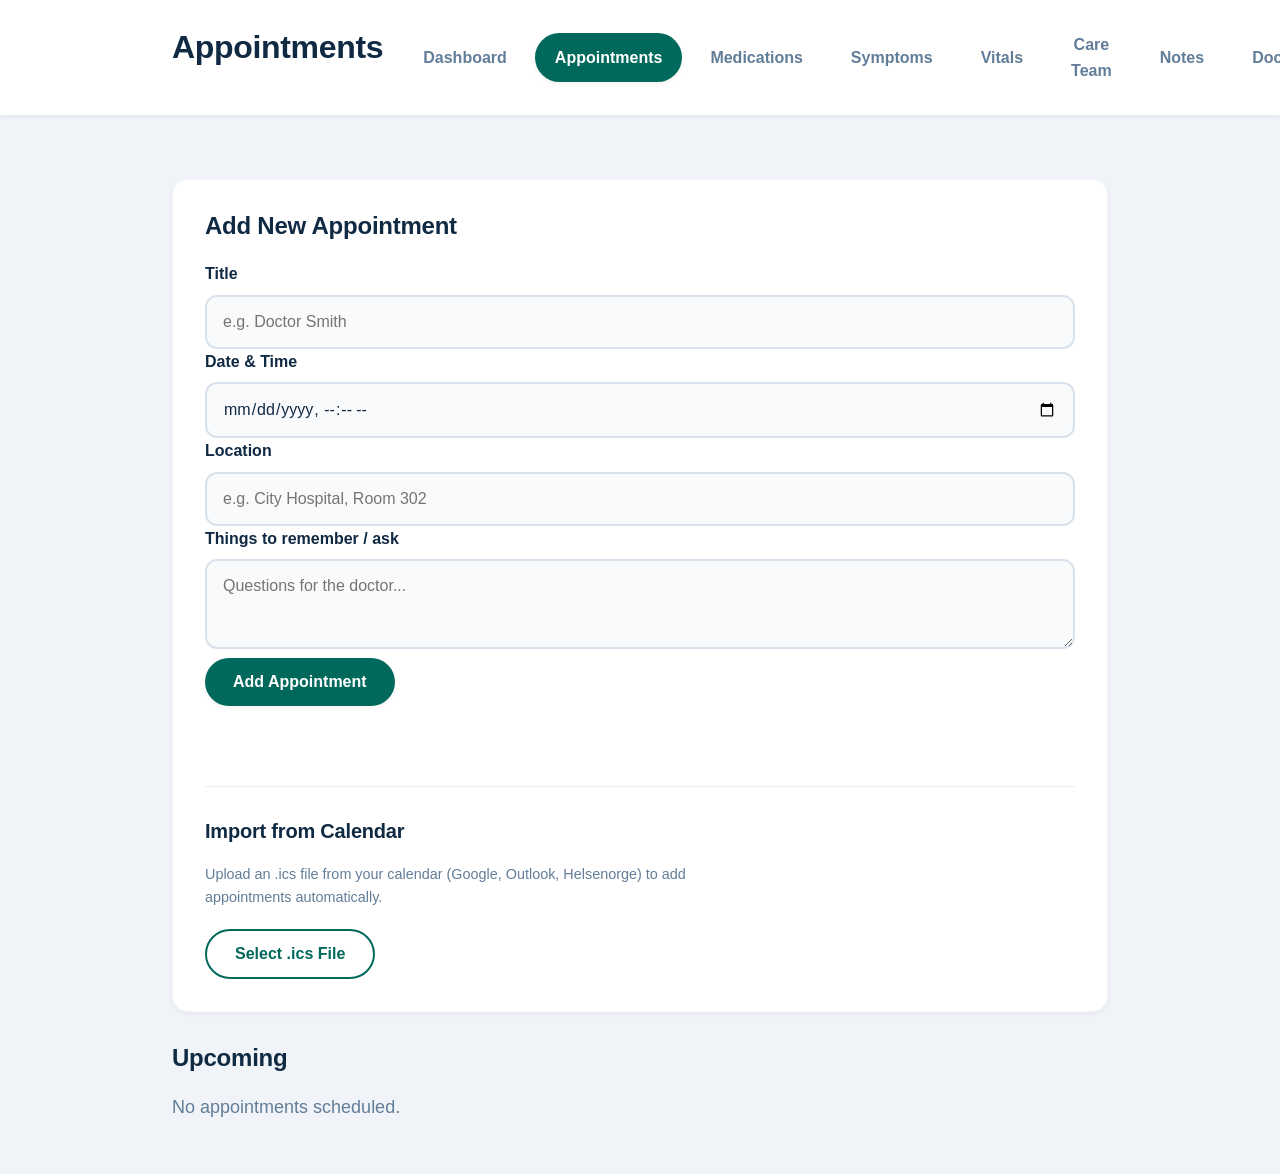
==== appointments.html @ 583e4575 "Implement hamburger menu for mobile navigation and complete rebranding to Tagline" ====
<!DOCTYPE html>
<html lang="en">
  <head>
    <meta charset="UTF-8" />
    <meta name="viewport" content="width=device-width, initial-scale=1.0" />
    <title>Appointments - Tagline</title>
    <link rel="stylesheet" href="css/style.css" />
  </head>
  <body>
    <header>
      <div class="container">
        <div class="header-top">
          <h1 data-i18n="nav.appointments">Appointments</h1>
          <button class="hamburger" aria-label="Menu">
            <span></span>
            <span></span>
            <span></span>
          </button>
        </div>
        <nav>
          <ul>
            <li>
              <a href="dashboard.html" data-i18n="nav.dashboard">Dashboard</a>
            </li>
            <li>
              <a
                href="appointments.html"
                class="active"
                data-i18n="nav.appointments"
                >Appointments</a
              >
            </li>
            <li>
              <a href="medications.html" data-i18n="nav.medications"
                >Medications</a
              >
            </li>
            <li>
              <a href="symptoms.html" data-i18n="nav.symptoms">Symptoms</a>
            </li>
            <li><a href="vitals.html" data-i18n="nav.vitals">Vitals</a></li>
            <li>
              <a href="contacts.html" data-i18n="nav.contacts">Contacts</a>
            </li>
            <li><a href="notes.html" data-i18n="nav.notes">Notes</a></li>
            <li>
              <a href="documents.html" data-i18n="nav.documents">Documents</a>
            </li>
            <li><a href="report.html" data-i18n="nav.report">Report</a></li>
            <li>
              <a href="profile.html" data-i18n="nav.profile">Profile</a>
            </li>
            <li>
              <a href="settings.html" data-i18n="nav.settings">Settings</a>
            </li>
          </ul>
        </nav>
      </div>
    </header>

    <main class="container">
      <section class="card">
        <h2 data-i18n="appointments.add_new">Add New Appointment</h2>
        <form id="add-appointment-form">
          <label for="title" data-i18n="appointments.label.title">Title</label>
          <input
            type="text"
            id="title"
            name="title"
            required
            placeholder="e.g. Doctor Smith"
            data-i18n-placeholder="appointments.placeholder.title"
          />

          <label for="date" data-i18n="appointments.label.date"
            >Date & Time</label
          >
          <input type="datetime-local" id="date" name="date" required />

          <label for="location" data-i18n="appointments.label.location"
            >Location</label
          >
          <input
            type="text"
            id="location"
            name="location"
            placeholder="e.g. City Hospital, Room 302"
            data-i18n-placeholder="appointments.placeholder.location"
          />

          <label for="notes" data-i18n="appointments.label.notes"
            >Things to remember / ask</label
          >
          <textarea
            id="notes"
            name="notes"
            rows="3"
            placeholder="Questions for the doctor..."
            data-i18n-placeholder="appointments.placeholder.notes"
          ></textarea>

          <button type="submit" class="btn" data-i18n="appointments.btn.add">
            Add Appointment
          </button>
        </form>

        <div
          style="
            margin-top: var(--space-xl);
            padding-top: var(--space-md);
            border-top: 1px solid #eee;
          "
        >
          <h3 data-i18n="appointments.import">Import from Calendar</h3>
          <p
            style="
              font-size: 0.9rem;
              color: var(--color-text-muted);
              margin-bottom: var(--space-sm);
            "
            data-i18n="appointments.import_desc"
          >
            Upload an .ics file to add appointments automatically.
          </p>
          <input
            type="file"
            id="ics-input"
            accept=".ics"
            style="display: none"
          />
          <button
            class="btn btn--secondary"
            onclick="document.getElementById('ics-input').click()"
            data-i18n="appointments.btn_import"
          >
            Select .ics File
          </button>
          <span
            id="import-status"
            style="margin-left: var(--space-sm); font-size: 0.9rem"
          ></span>
        </div>
      </section>

      <section>
        <h2 data-i18n="appointments.upcoming">Upcoming</h2>
        <div id="appointments-list">
          <!-- List will be populated here -->
        </div>
      </section>
    </main>

    <script type="module">
      import { Appointments } from "./js/modules/appointments.js";
      import { I18n } from "./js/modules/i18n.js";

      const form = document.getElementById("add-appointment-form");
      const list = document.getElementById("appointments-list");

      function render() {
        const appointments = Appointments.getAll();
        if (appointments.length === 0) {
          list.innerHTML = `<p>${I18n.get("appointments.none")}</p>`;
          return;
        }

        list.innerHTML = appointments
          .map(
            (app) => `
                <div class="card">
                    <div style="display: flex; justify-content: space-between; align-items: start;">
                        <div>
                            <h3>${app.title}</h3>
                            <p><strong>${I18n.get(
                              "appointments.label.date"
                            )}:</strong> ${new Date(
              app.date
            ).toLocaleString()}</p>
                            <p><strong>${I18n.get(
                              "appointments.label.location"
                            )}:</strong> ${
              app.location || "No location specified"
            }</p>
                            ${
                              app.notes
                                ? `<p style="margin-top: var(--space-sm); background: var(--color-bg); padding: var(--space-sm); border-radius: 4px;"><strong>Note:</strong> ${app.notes}</p>`
                                : ""
                            }
                        </div>
                        <button class="btn btn--secondary" onclick="window.deleteAppointment('${
                          app.id
                        }')" aria-label="Delete appointment">${I18n.get(
              "btn.delete"
            )}</button>
                    </div>
                </div>
            `
          )
          .join("");
      }

      // ICS Import Logic
      const icsInput = document.getElementById("ics-input");
      const importStatus = document.getElementById("import-status");

      icsInput.addEventListener("change", (e) => {
        const file = e.target.files[0];
        if (!file) return;

        const reader = new FileReader();
        reader.onload = (event) => {
          try {
            const content = event.target.result;
            const events = parseICS(content);
            if (events.length > 0) {
              Appointments.addBatch(events);
              render();
              importStatus.textContent = `${events.length} appointments imported!`;
              importStatus.style.color = "var(--color-primary)";
            } else {
              importStatus.textContent = "No events found in file.";
              importStatus.style.color = "orange";
            }
          } catch (err) {
            console.error(err);
            importStatus.textContent = "Error parsing file.";
            importStatus.style.color = "red";
          }
          // Reset input
          icsInput.value = "";
          setTimeout(() => (importStatus.textContent = ""), 5000);
        };
        reader.readAsText(file);
      });

      function parseICS(content) {
        const events = [];
        const lines = content.split(/\r\n|\n|\r/);
        let inEvent = false;
        let currentEvent = {};

        for (let i = 0; i < lines.length; i++) {
          const line = lines[i];
          if (line.startsWith("BEGIN:VEVENT")) {
            inEvent = true;
            currentEvent = {};
          } else if (line.startsWith("END:VEVENT")) {
            inEvent = false;
            if (currentEvent.title && currentEvent.date) {
              events.push(currentEvent);
            }
          } else if (inEvent) {
            if (line.startsWith("SUMMARY:"))
              currentEvent.title = line.substring(8);
            else if (line.startsWith("LOCATION:"))
              currentEvent.location = line.substring(9);
            else if (line.startsWith("DESCRIPTION:"))
              currentEvent.notes = line.substring(12);
            else if (line.startsWith("DTSTART")) {
              // Handle DTSTART;VALUE=DATE: or DTSTART:
              const parts = line.split(":");
              const dateStr = parts[parts.length - 1];
              // Basic ISO parsing YYYYMMDDTHHMMSS
              if (dateStr.length >= 8) {
                const y = dateStr.substring(0, 4);
                const m = dateStr.substring(4, 6);
                const d = dateStr.substring(6, 8);
                let h = "09",
                  min = "00"; // Default time if date-only
                if (dateStr.includes("T")) {
                  const timePart = dateStr.split("T")[1];
                  h = timePart.substring(0, 2);
                  min = timePart.substring(2, 4);
                }
                currentEvent.date = `${y}-${m}-${d}T${h}:${min}`;
              }
            }
          }
        }
        return events;
      }

      form.addEventListener("submit", (e) => {
        e.preventDefault();
        const formData = new FormData(form);
        Appointments.add({
          title: formData.get("title"),
          date: formData.get("date"),
          location: formData.get("location"),
          notes: formData.get("notes"),
        });
        form.reset();
        render();
      });

      // Expose delete function to window for onclick
      window.deleteAppointment = (id) => {
        if (confirm(I18n.get("appointments.confirm_delete"))) {
          Appointments.delete(id);
          render();
        }
      };

      render();
    </script>
    <script type="module" src="js/app.js"></script>
  </body>
</html>
---- css/style.css ----
:root {
  /* Colors - Calm & Modern Palette */
  --color-bg: #f0f4f8; /* Lighter, airier background */
  --color-surface: #ffffff;
  --color-text: #102a43; /* Deep navy for better contrast */
  --color-text-muted: #627d98;
  --color-primary: #00695c; /* Deep Teal - Trustworthy & Calm */
  --color-primary-hover: #004d40;
  --color-primary-light: #e0f2f1; /* Very light teal */
  --color-secondary: #486581;
  --color-border: #d9e2ec;
  --color-error: #d32f2f;
  --color-success: #2e7d32;
  --color-focus: #4c9aff;

  /* Typography - Larger for readability */
  --font-family: 'Segoe UI', -apple-system, BlinkMacSystemFont, Roboto, Helvetica, Arial, sans-serif;
  --font-size-base: 1.125rem; /* 18px base size for accessibility */
  --line-height-base: 1.6;
  --font-weight-normal: 400;
  --font-weight-medium: 600;
  --font-weight-bold: 700;

  /* Spacing - More breathing room */
  --space-xs: 0.75rem;
  --space-sm: 1.25rem;
  --space-md: 2rem;
  --space-lg: 3rem;
  --space-xl: 5rem;

  /* Layout */
  --container-width: 1000px;
  --border-radius: 16px; /* Friendlier, rounder corners */
  --shadow-sm: 0 2px 4px rgba(0,0,0,0.05);
  --shadow-md: 0 4px 12px rgba(0,0,0,0.08);
  --shadow-lg: 0 8px 24px rgba(0,0,0,0.12);
}

body.dark-mode {
  --color-bg: #102a43;
  --color-surface: #243b53;
  --color-text: #f0f4f8;
  --color-text-muted: #9fb3c8;
  --color-primary: #4db6ac;
  --color-primary-hover: #80cbc4;
  --color-primary-light: #102a43;
  --color-secondary: #bcccdc;
  --color-border: #334e68;
  --shadow-sm: 0 2px 4px rgba(0,0,0,0.3);
  --shadow-md: 0 4px 12px rgba(0,0,0,0.4);
}

/* Reset & Base */
*, *::before, *::after {
  box-sizing: border-box;
  margin: 0;
  padding: 0;
}

body {
  font-family: var(--font-family);
  font-size: var(--font-size-base);
  line-height: var(--line-height-base);
  color: var(--color-text);
  background-color: var(--color-bg);
  -webkit-font-smoothing: antialiased;
  min-height: 100vh;
  display: flex;
  flex-direction: column;
}

/* Accessibility */
:focus-visible {
  outline: 3px solid var(--color-focus);
  outline-offset: 2px;
  border-radius: 4px;
}

/* Layout Utilities */
.container {
  width: 100%;
  max-width: var(--container-width);
  margin: 0 auto;
  padding: var(--space-sm);
  flex: 1;
}

@media (min-width: 768px) {
  .container {
    padding: var(--space-md);
  }
}

header {
  background-color: var(--color-surface);
  box-shadow: var(--shadow-sm);
  padding: var(--space-sm) 0;
  margin-bottom: var(--space-md);
  position: sticky;
  top: 0;
  z-index: 100;
}

header .container {
  padding-top: 0;
  padding-bottom: 0;
  display: flex;
  flex-direction: column;
  gap: var(--space-sm);
}

@media (min-width: 900px) {
  header .container {
    flex-direction: row;
    justify-content: space-between;
    align-items: center;
  }
}

h1, h2, h3 {
  color: var(--color-text);
  line-height: 1.2;
  margin-bottom: var(--space-sm);
  font-weight: var(--font-weight-bold);
  letter-spacing: -0.01em;
}

h1 { font-size: 2rem; }
h2 { font-size: 1.5rem; }
h3 { font-size: 1.25rem; }

p {
  margin-bottom: var(--space-sm);
  max-width: 65ch;
  color: var(--color-text-muted);
}

/* Components */
.btn {
  display: inline-flex;
  align-items: center;
  justify-content: center;
  padding: 0.875rem 1.75rem; /* Larger touch target */
  background-color: var(--color-primary);
  color: #ffffff;
  border: none;
  border-radius: 50px; /* Pill shape */
  font-size: 1rem;
  font-weight: var(--font-weight-medium);
  cursor: pointer;
  text-decoration: none;
  transition: all 0.2s ease;
  box-shadow: var(--shadow-sm);
  min-height: 48px; /* Accessibility standard */
}

.btn:hover {
  background-color: var(--color-primary-hover);
  transform: translateY(-2px);
  box-shadow: var(--shadow-md);
}

.btn:active {
  transform: translateY(0);
}

.btn--secondary {
  background-color: transparent;
  color: var(--color-primary);
  border: 2px solid var(--color-primary);
  box-shadow: none;
}

.btn--secondary:hover {
  background-color: var(--color-primary-light);
  color: var(--color-primary-hover);
  box-shadow: none;
}

.btn--danger {
  background-color: var(--color-error);
  color: white;
}

.btn--danger:hover {
  background-color: #b71c1c;
}

.card {
  background: var(--color-surface);
  padding: var(--space-md);
  border-radius: var(--border-radius);
  box-shadow: var(--shadow-sm);
  margin-bottom: var(--space-md);
  border: 1px solid rgba(0,0,0,0.03); /* Very subtle border */
  transition: transform 0.2s ease, box-shadow 0.2s ease;
}

.card:hover {
  box-shadow: var(--shadow-md);
  transform: translateY(-2px);
}

/* Forms */
.form-group {
  margin-bottom: var(--space-md);
}

label {
  display: block;
  margin-bottom: 0.5rem;
  font-weight: var(--font-weight-medium);
  color: var(--color-text);
  font-size: 1rem;
}

input,
textarea,
select {
  width: 100%;
  padding: 1rem; /* Larger padding */
  border: 2px solid var(--color-border);
  border-radius: 12px;
  font-size: 1rem;
  font-family: inherit;
  background-color: #f8fafc; /* Slight contrast from card */
  color: var(--color-text);
  transition: border-color 0.2s ease, box-shadow 0.2s ease;
}

input:focus,
textarea:focus,
select:focus {
  border-color: var(--color-primary);
  background-color: var(--color-surface);
  outline: none;
}

/* Navigation */
.header-top {
  display: flex;
  justify-content: space-between;
  align-items: center;
  width: 100%;
}

.hamburger {
  display: flex;
  flex-direction: column;
  justify-content: space-around;
  width: 2rem;
  height: 2rem;
  background: transparent;
  border: none;
  cursor: pointer;
  padding: 0;
  z-index: 10;
}

.hamburger span {
  width: 2rem;
  height: 0.25rem;
  background: var(--color-primary);
  border-radius: 10px;
  transition: all 0.3s linear;
  position: relative;
  transform-origin: 1px;
}

.hamburger.active span:first-child {
  transform: rotate(45deg);
}

.hamburger.active span:nth-child(2) {
  opacity: 0;
  transform: translateX(20px);
}

.hamburger.active span:nth-child(3) {
  transform: rotate(-45deg);
}

nav {
  width: 100%;
  display: none; /* Hidden by default on mobile */
}

nav.active {
  display: block;
  animation: slideDown 0.3s ease-out forwards;
}

@keyframes slideDown {
  from { opacity: 0; transform: translateY(-10px); }
  to { opacity: 1; transform: translateY(0); }
}

nav ul {
  list-style: none;
  display: flex;
  flex-direction: column; /* Stack on mobile */
  gap: 0.5rem;
  padding: var(--space-sm) 0;
  margin: 0;
  align-items: center;
}

@media (min-width: 900px) {
  .hamburger {
    display: none;
  }

  nav {
    display: block; /* Always show on desktop */
    width: auto;
  }

  nav ul {
    flex-direction: row;
    justify-content: flex-end;
    padding: 0;
  }
  
  .header-top {
    width: auto;
  }
}

nav a {
  color: var(--color-text-muted);
  text-decoration: none;
  font-weight: var(--font-weight-medium);
  padding: 0.75rem 1.25rem;
  border-radius: 50px;
  transition: all 0.2s ease;
  font-size: 1rem;
  display: block; /* Full width click area on mobile */
  text-align: center;
}

nav a:hover {
  color: var(--color-primary);
  background-color: var(--color-primary-light);
}

nav a.active {
  color: var(--color-surface);
  background-color: var(--color-primary);
  font-weight: var(--font-weight-bold);
  box-shadow: var(--shadow-sm);
}

nav a.active:hover {
  color: var(--color-surface);
}

/* Dashboard Grid */
.dashboard-grid {
  display: grid;
  grid-template-columns: 1fr;
  gap: var(--space-md);
}

@media (min-width: 768px) {
  .dashboard-grid {
    grid-template-columns: repeat(2, 1fr);
  }
  
  .dashboard-grid > .card:first-child {
    grid-column: 1 / -1;
  }
}

/* List Items inside Cards */
.list-item {
  padding: var(--space-sm);
  border-bottom: 1px solid var(--color-border);
  margin: 0 -1rem; /* Negative margin to stretch full width */
  padding-left: 1rem;
  padding-right: 1rem;
}

.list-item:first-child {
  border-top: 1px solid var(--color-border);
  margin-top: var(--space-sm);
}

.list-item:last-child {
  border-bottom: none;
}

.list-item h4 {
  margin-bottom: 0.25rem;
  font-size: 1.1rem;
  color: var(--color-primary);
}

.list-item p {
  font-size: 0.95rem;
  margin-bottom: 0;
}

/* Utilities */
.text-center { text-align: center; }
.mt-sm { margin-top: var(--space-sm); }
.mt-md { margin-top: var(--space-md); }
.mb-sm { margin-bottom: var(--space-sm); }
.mb-md { margin-bottom: var(--space-md); }

.flex-row {
  display: flex;
  gap: var(--space-sm);
  align-items: center;
}

.flex-between {
  display: flex;
  justify-content: space-between;
  align-items: center;
}

/* External Link Buttons */
.resource-links {
  display: grid;
  grid-template-columns: repeat(auto-fit, minmax(200px, 1fr));
  gap: var(--space-sm);
}

.resource-links .btn {
  width: 100%;
  justify-content: center;
  font-weight: bold;
}
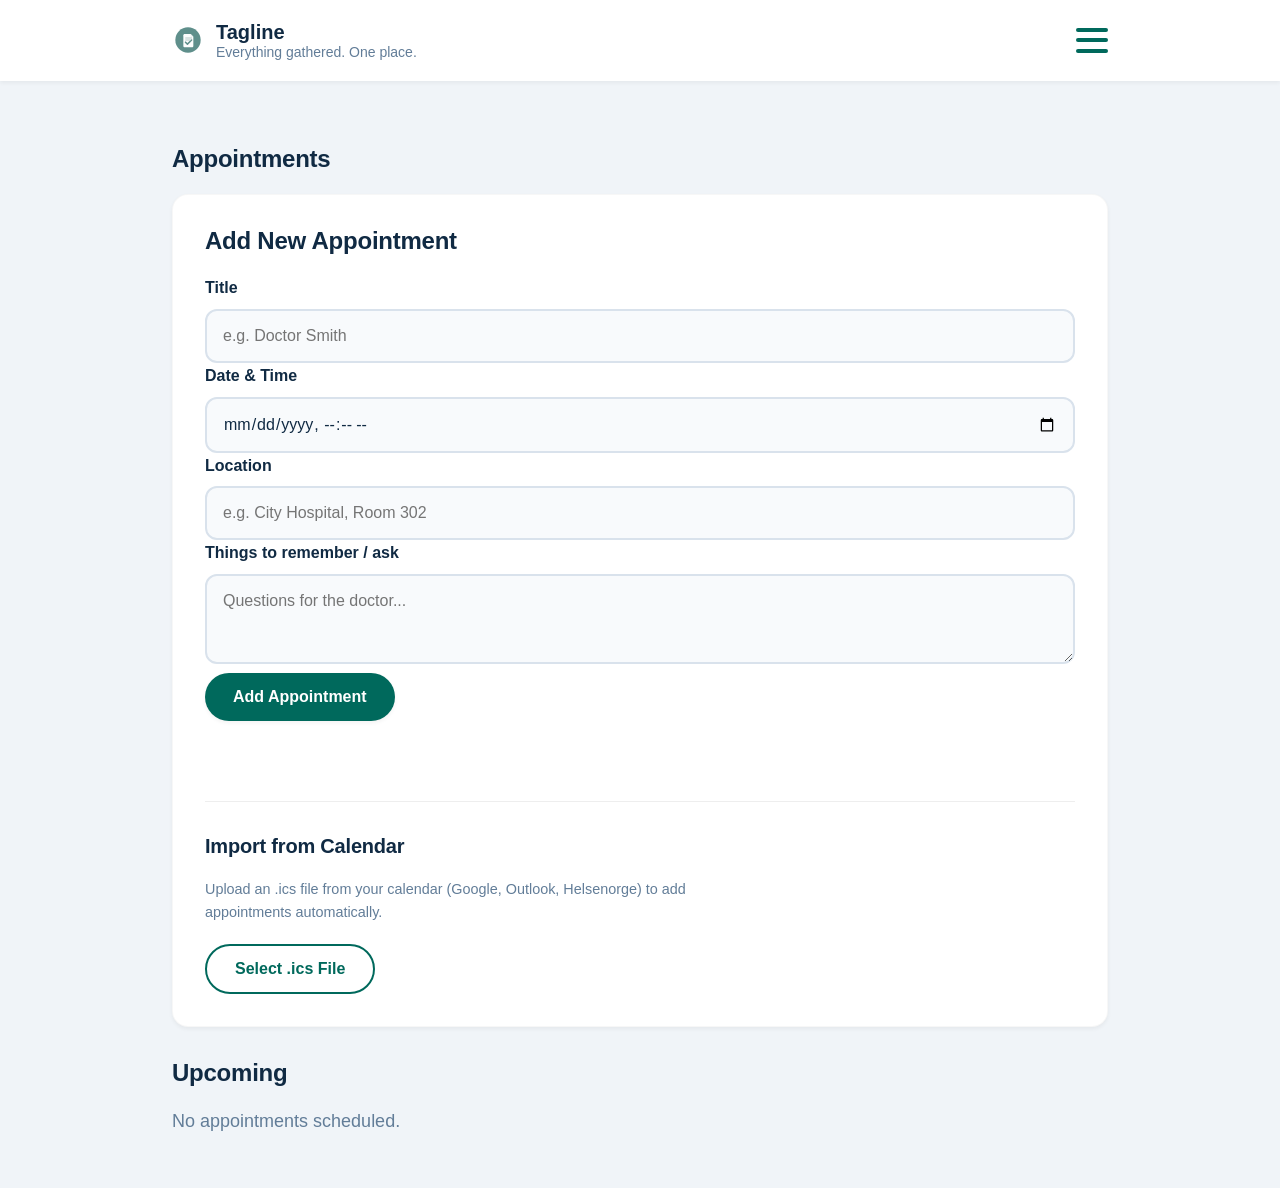
==== commit 555b715f: "Update branding with logo and slogan, move page titles to main content" ====
--- a/appointments.html
+++ b/appointments.html
@@ -10,7 +10,13 @@
     <header>
       <div class="container">
         <div class="header-top">
-          <h1 data-i18n="nav.appointments">Appointments</h1>
+          <a class="brand" href="index.html" aria-label="Tagline home">
+            <img src="assets/logo-icon.svg" alt="" width="32" height="32" />
+            <span class="brand__text">
+                <span class="brand__name" data-i18n="app.title">Tagline</span>
+                <span class="brand__tagline" data-i18n="app.slogan">Alt samlet. Ett sted.</span>
+            </span>
+          </a>
           <button class="hamburger" aria-label="Menu">
             <span></span>
             <span></span>
@@ -59,6 +65,7 @@
     </header>
 
     <main class="container">
+      <h2 data-i18n="nav.appointments">Appointments</h2>
       <section class="card">
         <h2 data-i18n="appointments.add_new">Add New Appointment</h2>
         <form id="add-appointment-form">
--- a/css/style.css
+++ b/css/style.css
@@ -14,7 +14,8 @@
   --color-focus: #4c9aff;
 
   /* Typography - Larger for readability */
-  --font-family: 'Segoe UI', -apple-system, BlinkMacSystemFont, Roboto, Helvetica, Arial, sans-serif;
+  --font-family: "Segoe UI", -apple-system, BlinkMacSystemFont, Roboto,
+    Helvetica, Arial, sans-serif;
   --font-size-base: 1.125rem; /* 18px base size for accessibility */
   --line-height-base: 1.6;
   --font-weight-normal: 400;
@@ -31,9 +32,9 @@
   /* Layout */
   --container-width: 1000px;
   --border-radius: 16px; /* Friendlier, rounder corners */
-  --shadow-sm: 0 2px 4px rgba(0,0,0,0.05);
-  --shadow-md: 0 4px 12px rgba(0,0,0,0.08);
-  --shadow-lg: 0 8px 24px rgba(0,0,0,0.12);
+  --shadow-sm: 0 2px 4px rgba(0, 0, 0, 0.05);
+  --shadow-md: 0 4px 12px rgba(0, 0, 0, 0.08);
+  --shadow-lg: 0 8px 24px rgba(0, 0, 0, 0.12);
 }
 
 body.dark-mode {
@@ -46,12 +47,14 @@
   --color-primary-light: #102a43;
   --color-secondary: #bcccdc;
   --color-border: #334e68;
-  --shadow-sm: 0 2px 4px rgba(0,0,0,0.3);
-  --shadow-md: 0 4px 12px rgba(0,0,0,0.4);
+  --shadow-sm: 0 2px 4px rgba(0, 0, 0, 0.3);
+  --shadow-md: 0 4px 12px rgba(0, 0, 0, 0.4);
 }
 
 /* Reset & Base */
-*, *::before, *::after {
+*,
+*::before,
+*::after {
   box-sizing: border-box;
   margin: 0;
   padding: 0;
@@ -109,15 +112,17 @@
   gap: var(--space-sm);
 }
 
-@media (min-width: 900px) {
+/* @media (min-width: 900px) {
   header .container {
     flex-direction: row;
     justify-content: space-between;
     align-items: center;
   }
-}
-
-h1, h2, h3 {
+} */
+
+h1,
+h2,
+h3 {
   color: var(--color-text);
   line-height: 1.2;
   margin-bottom: var(--space-sm);
@@ -125,9 +130,15 @@
   letter-spacing: -0.01em;
 }
 
-h1 { font-size: 2rem; }
-h2 { font-size: 1.5rem; }
-h3 { font-size: 1.25rem; }
+h1 {
+  font-size: 2rem;
+}
+h2 {
+  font-size: 1.5rem;
+}
+h3 {
+  font-size: 1.25rem;
+}
 
 p {
   margin-bottom: var(--space-sm);
@@ -192,7 +203,7 @@
   border-radius: var(--border-radius);
   box-shadow: var(--shadow-sm);
   margin-bottom: var(--space-md);
-  border: 1px solid rgba(0,0,0,0.03); /* Very subtle border */
+  border: 1px solid rgba(0, 0, 0, 0.03); /* Very subtle border */
   transition: transform 0.2s ease, box-shadow 0.2s ease;
 }
 
@@ -244,6 +255,35 @@
   width: 100%;
 }
 
+.brand {
+  display: flex;
+  align-items: center;
+  gap: 0.75rem;
+  text-decoration: none;
+  color: var(--color-text);
+}
+
+.brand:hover {
+  color: var(--color-primary);
+}
+
+.brand__text {
+  display: flex;
+  flex-direction: column;
+  line-height: 1.2;
+}
+
+.brand__name {
+  font-weight: var(--font-weight-bold);
+  font-size: 1.25rem;
+}
+
+.brand__tagline {
+  font-size: 0.875rem;
+  color: var(--color-text-muted);
+  font-weight: var(--font-weight-normal);
+}
+
 .hamburger {
   display: flex;
   flex-direction: column;
@@ -291,8 +331,14 @@
 }
 
 @keyframes slideDown {
-  from { opacity: 0; transform: translateY(-10px); }
-  to { opacity: 1; transform: translateY(0); }
+  from {
+    opacity: 0;
+    transform: translateY(-10px);
+  }
+  to {
+    opacity: 1;
+    transform: translateY(0);
+  }
 }
 
 nav ul {
@@ -305,13 +351,13 @@
   align-items: center;
 }
 
-@media (min-width: 900px) {
+/* @media (min-width: 900px) {
   .hamburger {
     display: none;
   }
 
   nav {
-    display: block; /* Always show on desktop */
+    display: block; 
     width: auto;
   }
 
@@ -324,16 +370,16 @@
   .header-top {
     width: auto;
   }
-}
+} */
 
 nav a {
-  color: var(--color-text-muted);
+  color: var(--color-text); /* Darker text for better visibility */
   text-decoration: none;
-  font-weight: var(--font-weight-medium);
-  padding: 0.75rem 1.25rem;
+  font-weight: var(--font-weight-bold); /* Bolder text */
+  padding: 1rem 1.5rem; /* Larger touch target */
   border-radius: 50px;
   transition: all 0.2s ease;
-  font-size: 1rem;
+  font-size: 1.25rem; /* Larger font size */
   display: block; /* Full width click area on mobile */
   text-align: center;
 }
@@ -365,7 +411,7 @@
   .dashboard-grid {
     grid-template-columns: repeat(2, 1fr);
   }
-  
+
   .dashboard-grid > .card:first-child {
     grid-column: 1 / -1;
   }
@@ -401,11 +447,21 @@
 }
 
 /* Utilities */
-.text-center { text-align: center; }
-.mt-sm { margin-top: var(--space-sm); }
-.mt-md { margin-top: var(--space-md); }
-.mb-sm { margin-bottom: var(--space-sm); }
-.mb-md { margin-bottom: var(--space-md); }
+.text-center {
+  text-align: center;
+}
+.mt-sm {
+  margin-top: var(--space-sm);
+}
+.mt-md {
+  margin-top: var(--space-md);
+}
+.mb-sm {
+  margin-bottom: var(--space-sm);
+}
+.mb-md {
+  margin-bottom: var(--space-md);
+}
 
 .flex-row {
   display: flex;
@@ -430,4 +486,4 @@
   width: 100%;
   justify-content: center;
   font-weight: bold;
-}+}
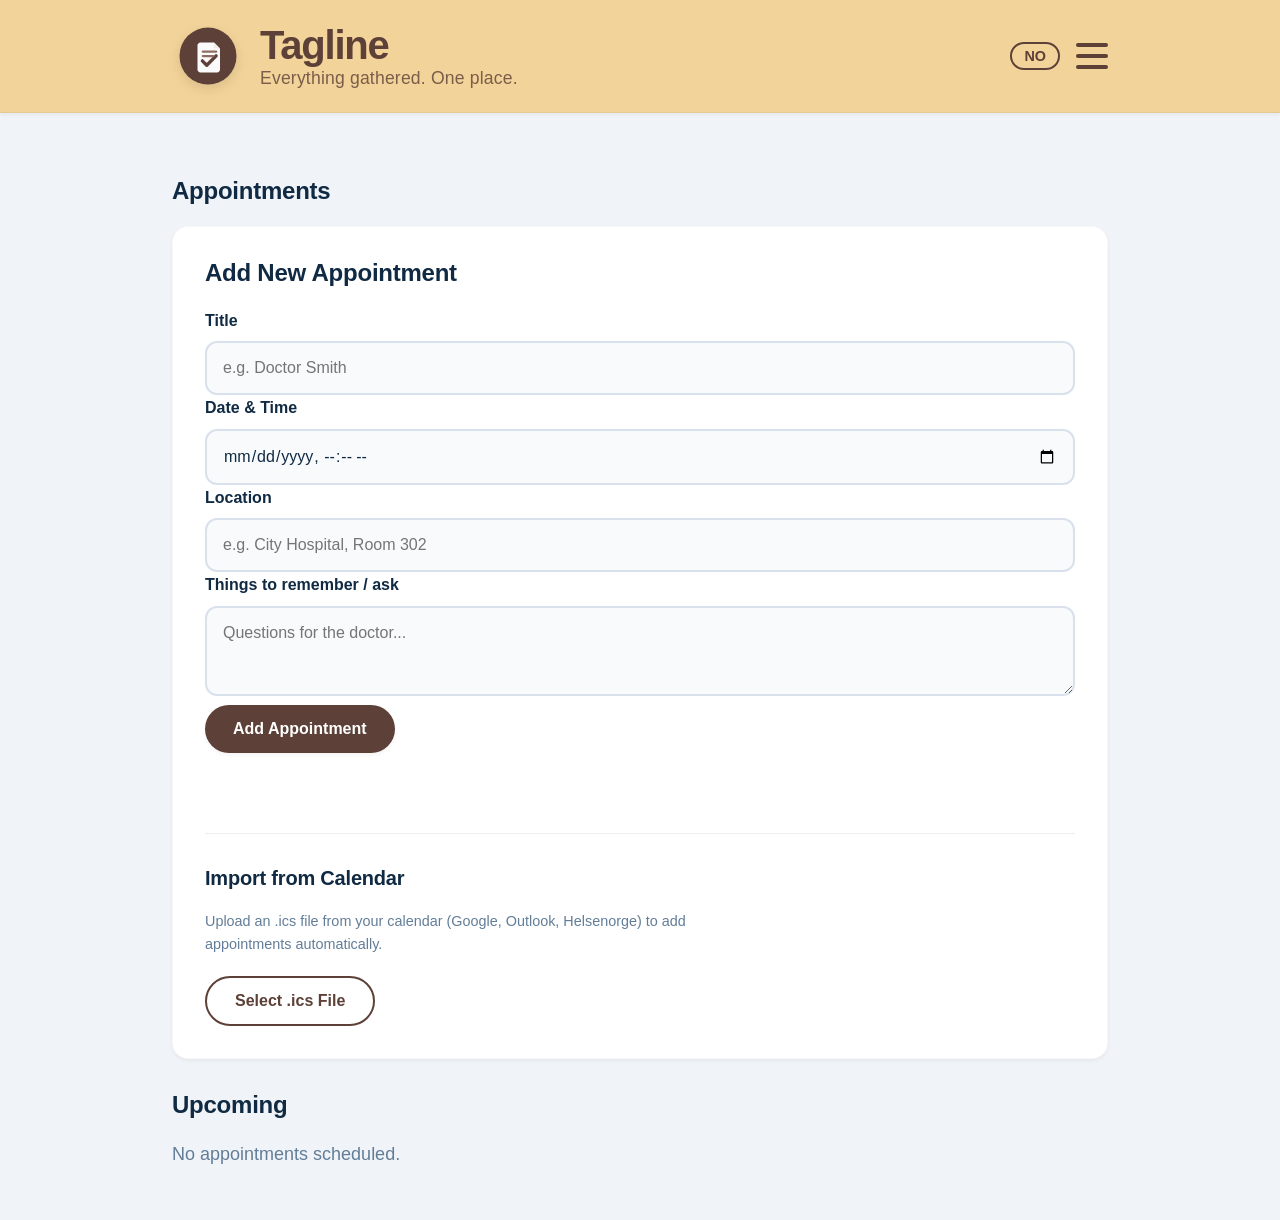
==== commit 21a1176e: "Add prominent language toggle button to header" ====
--- a/appointments.html
+++ b/appointments.html
@@ -17,11 +17,14 @@
                 <span class="brand__tagline" data-i18n="app.slogan">Alt samlet. Ett sted.</span>
             </span>
           </a>
-          <button class="hamburger" aria-label="Menu">
-            <span></span>
-            <span></span>
-            <span></span>
-          </button>
+          <div class="header-controls">
+            <button class="lang-toggle" aria-label="Switch Language">NO</button>
+            <button class="hamburger" aria-label="Menu">
+              <span></span>
+              <span></span>
+              <span></span>
+            </button>
+          </div>
         </div>
         <nav>
           <ul>
--- a/css/style.css
+++ b/css/style.css
@@ -4,9 +4,11 @@
   --color-surface: #ffffff;
   --color-text: #102a43; /* Deep navy for better contrast */
   --color-text-muted: #627d98;
-  --color-primary: #00695c; /* Deep Teal - Trustworthy & Calm */
-  --color-primary-hover: #004d40;
-  --color-primary-light: #e0f2f1; /* Very light teal */
+  --color-primary: #5d4037; /* Warm Brown */
+  --color-primary-hover: #3e2723;
+  --color-primary-light: #d7ccc8; /* Light brown */
+  --color-header-bg: #f2d399; /* Warm yellow/orange for header */
+  --color-header-text: #5d4037; /* Warm dark brown */
   --color-secondary: #486581;
   --color-border: #d9e2ec;
   --color-error: #d32f2f;
@@ -45,6 +47,8 @@
   --color-primary: #4db6ac;
   --color-primary-hover: #80cbc4;
   --color-primary-light: #102a43;
+  --color-header-bg: #243b53; /* Keep dark in dark mode */
+  --color-header-text: #f0f4f8; /* Light text in dark mode */
   --color-secondary: #bcccdc;
   --color-border: #334e68;
   --shadow-sm: 0 2px 4px rgba(0, 0, 0, 0.3);
@@ -95,13 +99,19 @@
 }
 
 header {
-  background-color: var(--color-surface);
+  background-color: var(--color-header-bg);
   box-shadow: var(--shadow-sm);
   padding: var(--space-sm) 0;
   margin-bottom: var(--space-md);
   position: sticky;
   top: 0;
   z-index: 100;
+  border-bottom: 1px solid rgba(0, 0, 0, 0.05);
+}
+
+body.dark-mode header {
+  background-color: var(--color-header-bg);
+  border-bottom: 1px solid var(--color-border);
 }
 
 header .container {
@@ -258,30 +268,71 @@
 .brand {
   display: flex;
   align-items: center;
-  gap: 0.75rem;
+  gap: 1rem;
   text-decoration: none;
-  color: var(--color-text);
+  color: var(--color-header-text);
+  transition: transform 0.2s ease;
 }
 
 .brand:hover {
-  color: var(--color-primary);
+  transform: scale(1.02);
+}
+
+.brand img {
+  width: 72px;
+  height: 72px;
+  filter: drop-shadow(0 4px 6px rgba(0, 0, 0, 0.1));
+  transition: filter 0.2s ease;
+}
+
+.brand:hover img {
+  filter: drop-shadow(0 6px 8px rgba(0, 0, 0, 0.15));
 }
 
 .brand__text {
   display: flex;
   flex-direction: column;
-  line-height: 1.2;
+  justify-content: center;
+  line-height: 1.1;
 }
 
 .brand__name {
-  font-weight: var(--font-weight-bold);
-  font-size: 1.25rem;
+  font-weight: 800;
+  font-size: 2.5rem;
+  letter-spacing: -0.03em;
+  color: var(--color-header-text);
 }
 
 .brand__tagline {
-  font-size: 0.875rem;
-  color: var(--color-text-muted);
-  font-weight: var(--font-weight-normal);
+  font-size: 1.1rem;
+  color: var(--color-header-text);
+  opacity: 0.8;
+  font-weight: 500;
+  letter-spacing: 0.01em;
+  margin-top: 2px;
+}
+
+.header-controls {
+  display: flex;
+  align-items: center;
+  gap: 1rem;
+}
+
+.lang-toggle {
+  background: transparent;
+  border: 2px solid var(--color-header-text);
+  color: var(--color-header-text);
+  font-weight: 700;
+  padding: 0.25rem 0.75rem;
+  border-radius: 20px;
+  cursor: pointer;
+  font-size: 0.9rem;
+  transition: all 0.2s ease;
+}
+
+.lang-toggle:hover {
+  background: var(--color-header-text);
+  color: var(--color-header-bg);
 }
 
 .hamburger {
@@ -300,7 +351,7 @@
 .hamburger span {
   width: 2rem;
   height: 0.25rem;
-  background: var(--color-primary);
+  background: var(--color-header-text);
   border-radius: 10px;
   transition: all 0.3s linear;
   position: relative;
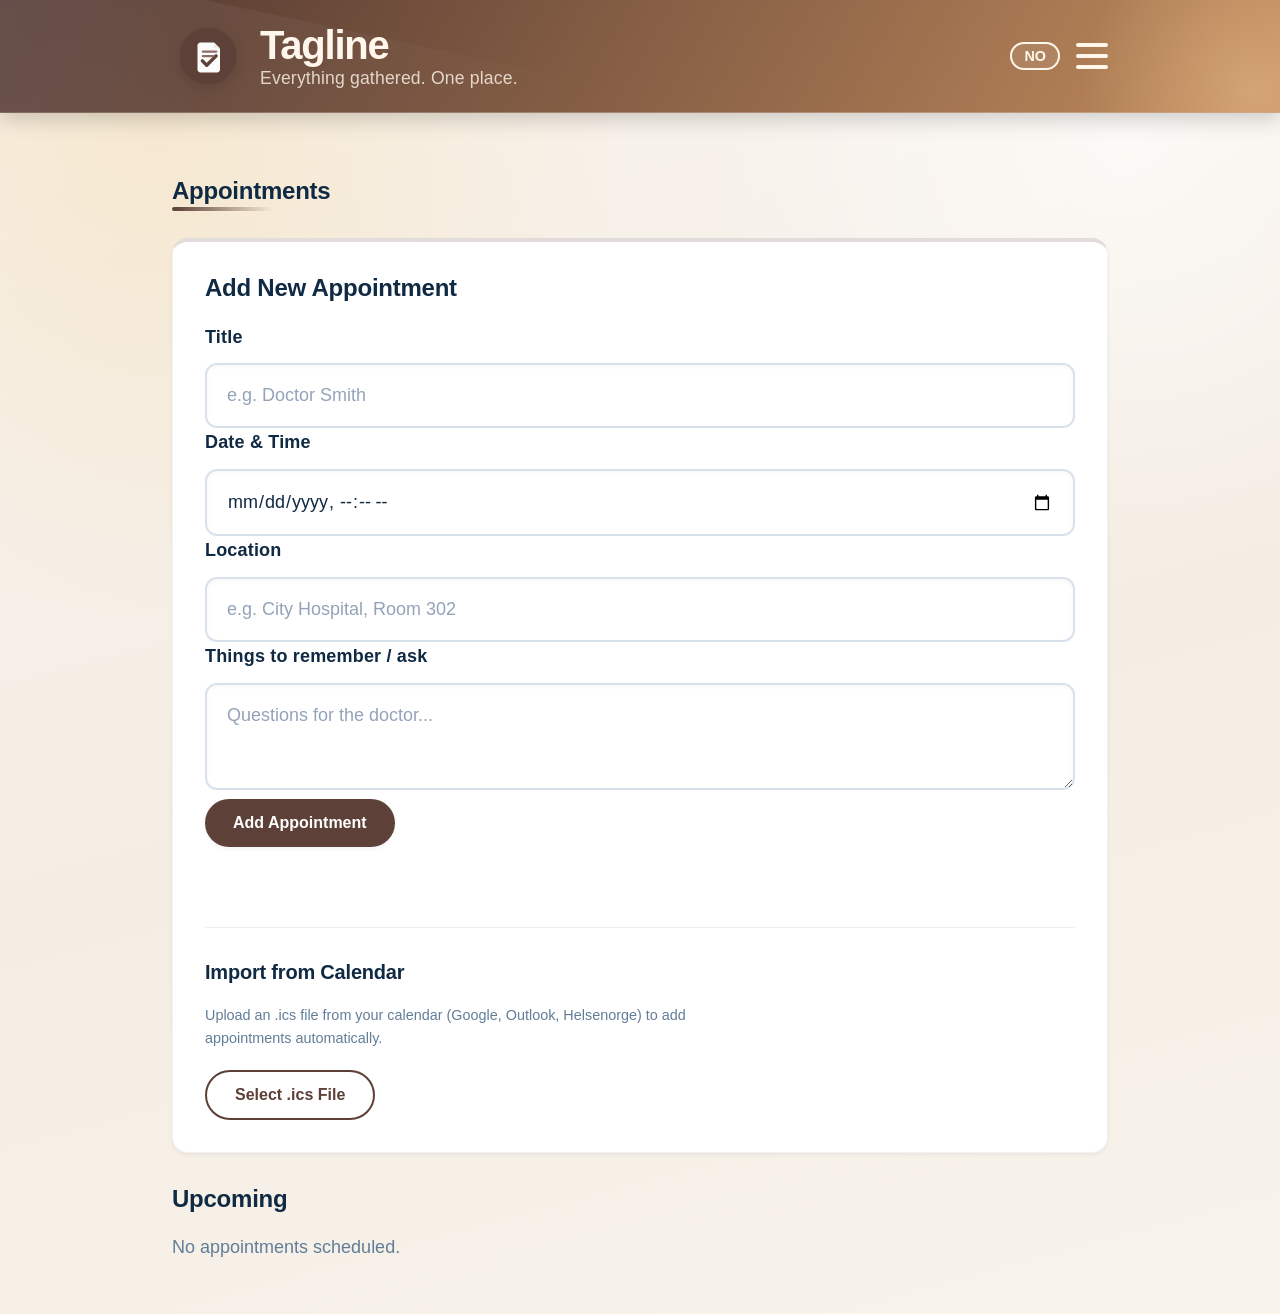
==== commit 42e58de4: "Feat(a11y): add ARIA states and keyboard support for hamburger menu." ====
--- a/appointments.html
+++ b/appointments.html
@@ -4,6 +4,7 @@
     <meta charset="UTF-8" />
     <meta name="viewport" content="width=device-width, initial-scale=1.0" />
     <title>Appointments - Tagline</title>
+    <link rel="stylesheet" href="https://cdnjs.cloudflare.com/ajax/libs/font-awesome/6.4.0/css/all.min.css">
     <link rel="stylesheet" href="css/style.css" />
   </head>
   <body>
@@ -19,48 +20,69 @@
           </a>
           <div class="header-controls">
             <button class="lang-toggle" aria-label="Switch Language">NO</button>
-            <button class="hamburger" aria-label="Menu">
+            <button class="hamburger" aria-label="Menu" aria-controls="primary-nav" aria-expanded="false" aria-haspopup="true">
               <span></span>
               <span></span>
               <span></span>
             </button>
           </div>
         </div>
-        <nav>
+        <nav id="primary-nav">
           <ul>
             <li>
-              <a href="dashboard.html" data-i18n="nav.dashboard">Dashboard</a>
-            </li>
-            <li>
-              <a
-                href="appointments.html"
-                class="active"
-                data-i18n="nav.appointments"
-                >Appointments</a
-              >
-            </li>
-            <li>
-              <a href="medications.html" data-i18n="nav.medications"
-                >Medications</a
-              >
-            </li>
-            <li>
-              <a href="symptoms.html" data-i18n="nav.symptoms">Symptoms</a>
-            </li>
-            <li><a href="vitals.html" data-i18n="nav.vitals">Vitals</a></li>
-            <li>
-              <a href="contacts.html" data-i18n="nav.contacts">Contacts</a>
-            </li>
-            <li><a href="notes.html" data-i18n="nav.notes">Notes</a></li>
-            <li>
-              <a href="documents.html" data-i18n="nav.documents">Documents</a>
-            </li>
-            <li><a href="report.html" data-i18n="nav.report">Report</a></li>
-            <li>
-              <a href="profile.html" data-i18n="nav.profile">Profile</a>
-            </li>
-            <li>
-              <a href="settings.html" data-i18n="nav.settings">Settings</a>
+              <a href="dashboard.html">
+                <i class="fa-solid fa-house"></i> <span data-i18n="nav.dashboard">Dashboard</span>
+              </a>
+            </li>
+            <li>
+              <a href="appointments.html" class="active">
+                <i class="fa-solid fa-calendar-check"></i> <span data-i18n="nav.appointments">Appointments</span>
+              </a>
+            </li>
+            <li>
+              <a href="medications.html">
+                <i class="fa-solid fa-pills"></i> <span data-i18n="nav.medications">Medications</span>
+              </a>
+            </li>
+            <li>
+              <a href="symptoms.html">
+                <i class="fa-solid fa-clipboard-user"></i> <span data-i18n="nav.symptoms">Symptoms</span>
+              </a>
+            </li>
+            <li>
+              <a href="vitals.html">
+                <i class="fa-solid fa-heart-pulse"></i> <span data-i18n="nav.vitals">Vitals</span>
+              </a>
+            </li>
+            <li>
+              <a href="contacts.html">
+                <i class="fa-solid fa-user-doctor"></i> <span data-i18n="nav.contacts">Contacts</span>
+              </a>
+            </li>
+            <li>
+              <a href="notes.html">
+                <i class="fa-solid fa-note-sticky"></i> <span data-i18n="nav.notes">Notes</span>
+              </a>
+            </li>
+            <li>
+              <a href="documents.html">
+                <i class="fa-solid fa-file-medical"></i> <span data-i18n="nav.documents">Documents</span>
+              </a>
+            </li>
+            <li>
+              <a href="report.html">
+                <i class="fa-solid fa-chart-simple"></i> <span data-i18n="nav.report">Report</span>
+              </a>
+            </li>
+            <li>
+              <a href="profile.html">
+                <i class="fa-solid fa-user"></i> <span data-i18n="nav.profile">Profile</span>
+              </a>
+            </li>
+            <li>
+              <a href="settings.html">
+                <i class="fa-solid fa-gear"></i> <span data-i18n="nav.settings">Settings</span>
+              </a>
             </li>
           </ul>
         </nav>
--- a/css/style.css
+++ b/css/style.css
@@ -7,8 +7,15 @@
   --color-primary: #5d4037; /* Warm Brown */
   --color-primary-hover: #3e2723;
   --color-primary-light: #d7ccc8; /* Light brown */
-  --color-header-bg: #f2d399; /* Warm yellow/orange for header */
-  --color-header-text: #5d4037; /* Warm dark brown */
+  --color-header-bg: #4e342e;
+  --color-header-bg-2: #c08b5c;
+  --color-header-text: #fff7ec;
+  --color-header-hover: rgba(255, 247, 236, 0.16);
+  --color-header-hover-border: rgba(255, 247, 236, 0.4);
+  --color-header-glow: rgba(255, 217, 166, 0.34);
+  --color-header-button-text: #4e342e;
+  --color-header-active: #fff7ec;
+  --color-header-active-text: #4e342e;
   --color-secondary: #486581;
   --color-border: #d9e2ec;
   --color-error: #d32f2f;
@@ -16,8 +23,9 @@
   --color-focus: #4c9aff;
 
   /* Typography - Larger for readability */
-  --font-family: "Segoe UI", -apple-system, BlinkMacSystemFont, Roboto,
-    Helvetica, Arial, sans-serif;
+  --font-family:
+    "Segoe UI", -apple-system, BlinkMacSystemFont, Roboto, Helvetica, Arial,
+    sans-serif;
   --font-size-base: 1.125rem; /* 18px base size for accessibility */
   --line-height-base: 1.6;
   --font-weight-normal: 400;
@@ -47,8 +55,15 @@
   --color-primary: #4db6ac;
   --color-primary-hover: #80cbc4;
   --color-primary-light: #102a43;
-  --color-header-bg: #243b53; /* Keep dark in dark mode */
-  --color-header-text: #f0f4f8; /* Light text in dark mode */
+  --color-header-bg: #1c2f45;
+  --color-header-bg-2: #2b3d58;
+  --color-header-text: #f0f4f8;
+  --color-header-hover: rgba(255, 255, 255, 0.1);
+  --color-header-hover-border: rgba(240, 244, 248, 0.22);
+  --color-header-glow: rgba(77, 182, 172, 0.22);
+  --color-header-button-text: #1c2f45;
+  --color-header-active: #f0f4f8;
+  --color-header-active-text: #1c2f45;
   --color-secondary: #bcccdc;
   --color-border: #334e68;
   --shadow-sm: 0 2px 4px rgba(0, 0, 0, 0.3);
@@ -70,10 +85,228 @@
   line-height: var(--line-height-base);
   color: var(--color-text);
   background-color: var(--color-bg);
+  background-image:
+    radial-gradient(
+      circle at top right,
+      rgba(242, 211, 153, 0.3),
+      transparent 32%
+    ),
+    radial-gradient(
+      circle at bottom left,
+      rgba(93, 64, 55, 0.06),
+      transparent 36%
+    );
   -webkit-font-smoothing: antialiased;
   min-height: 100vh;
   display: flex;
   flex-direction: column;
+}
+
+body.landing-page {
+  background-color: #2f1f1b;
+  background-image:
+    radial-gradient(
+      circle at 15% 12%,
+      rgba(255, 220, 170, 0.2),
+      transparent 34%
+    ),
+    radial-gradient(
+      circle at 90% 8%,
+      rgba(255, 247, 236, 0.12),
+      transparent 28%
+    ),
+    linear-gradient(145deg, #3b2722 0%, #5f4035 45%, #8f6548 100%);
+}
+
+body:not(.landing-page) {
+  background-color: #f7f2eb;
+  background-image:
+    radial-gradient(
+      circle at 12% 10%,
+      rgba(242, 211, 153, 0.34),
+      transparent 30%
+    ),
+    radial-gradient(
+      circle at 88% 10%,
+      rgba(255, 255, 255, 0.6),
+      transparent 26%
+    ),
+    linear-gradient(165deg, #f9f4ee 0%, #f4ede4 56%, #f8f3eb 100%);
+}
+
+body.landing-page .brand__tagline,
+body.landing-page > .container > header p {
+  color: rgba(255, 247, 236, 0.86) !important;
+}
+
+body.landing-page .card {
+  border-top-color: rgba(93, 64, 55, 0.24);
+}
+
+body.dark-mode.landing-page {
+  background-color: #102a43;
+  background-image:
+    radial-gradient(
+      circle at 14% 15%,
+      rgba(77, 182, 172, 0.2),
+      transparent 32%
+    ),
+    radial-gradient(
+      circle at 85% 10%,
+      rgba(240, 244, 248, 0.08),
+      transparent 24%
+    ),
+    linear-gradient(145deg, #0f1d31 0%, #14263e 42%, #1c2f45 100%);
+}
+
+body.dark-mode:not(.landing-page) {
+  background-color: #102a43;
+  background-image:
+    radial-gradient(
+      circle at 14% 14%,
+      rgba(77, 182, 172, 0.14),
+      transparent 30%
+    ),
+    radial-gradient(
+      circle at 88% 12%,
+      rgba(240, 244, 248, 0.08),
+      transparent 26%
+    ),
+    linear-gradient(165deg, #0f1d31 0%, #12243b 55%, #14283f 100%);
+}
+
+body.landing-page .landing-lang {
+  position: absolute;
+  top: 1rem;
+  right: 1rem;
+  z-index: 20;
+}
+
+body.landing-page .landing-shell {
+  display: flex;
+  flex-direction: column;
+  justify-content: center;
+  min-height: 100vh;
+}
+
+body.landing-page .landing-header {
+  position: relative;
+  top: auto;
+  margin: 0 auto var(--space-xl);
+  width: min(900px, 100%);
+  text-align: center;
+  padding: clamp(2.1rem, 4.7vw, 3.7rem) clamp(1.4rem, 3.6vw, 2.7rem)
+    clamp(2.2rem, 4vw, 3rem);
+  border: 1px solid rgba(255, 247, 236, 0.34);
+  border-radius: 999px 999px 56px 56px / 86px 86px 56px 56px;
+  background: linear-gradient(
+    135deg,
+    var(--color-header-bg) 0%,
+    var(--color-header-bg-2) 100%
+  );
+  box-shadow:
+    0 22px 40px rgba(0, 0, 0, 0.24),
+    inset 0 1px 0 rgba(255, 255, 255, 0.26);
+  backdrop-filter: saturate(140%) blur(9px);
+  -webkit-backdrop-filter: saturate(140%) blur(9px);
+}
+
+body.landing-page .landing-header::before {
+  top: 0;
+  left: 50%;
+  transform: translateX(-50%);
+  width: 106%;
+  height: 38%;
+  border-radius: 999px 999px 40px 40px / 80px 80px 40px 40px;
+  background: linear-gradient(
+    180deg,
+    rgba(255, 255, 255, 0.34),
+    rgba(255, 255, 255, 0.09)
+  );
+}
+
+body.landing-page .landing-header::after {
+  left: auto;
+  right: -12%;
+  bottom: auto;
+  top: -58%;
+  width: 300px;
+  height: 300px;
+  border-radius: 50%;
+  transform: none;
+  background: radial-gradient(
+    circle,
+    rgba(255, 217, 166, 0.36),
+    rgba(255, 217, 166, 0.08) 38%,
+    transparent 70%
+  );
+}
+
+body.landing-page .landing-brand {
+  justify-content: center;
+  margin-bottom: var(--space-md);
+}
+
+body.landing-page .landing-brand-text {
+  text-align: left;
+}
+
+body.landing-page .landing-brand .brand__name {
+  font-size: clamp(2.4rem, 5vw, 3rem);
+}
+
+body.landing-page .landing-brand .brand__tagline {
+  font-size: clamp(1.2rem, 2.8vw, 1.45rem);
+}
+
+body.landing-page .landing-subtitle {
+  margin: 0 auto;
+  max-width: 28ch;
+  font-size: clamp(1.3rem, 3vw, 1.85rem);
+  line-height: 1.55;
+  color: rgba(255, 247, 236, 0.92);
+}
+
+body.landing-page .landing-main {
+  text-align: center;
+}
+
+body.landing-page .landing-card {
+  max-width: 600px;
+  margin: 0 auto;
+  padding: var(--space-xl);
+}
+
+body.landing-page .landing-card h2 {
+  font-size: 2rem;
+  margin-bottom: var(--space-md);
+}
+
+body.landing-page .landing-description {
+  font-size: 1.3rem;
+  line-height: 1.7;
+  font-weight: 600;
+  margin-bottom: var(--space-lg);
+}
+
+body.landing-page .landing-cta {
+  font-size: 1.35rem;
+  padding: 1.1rem 2.8rem;
+}
+
+body.landing-page .landing-cta i {
+  margin-right: 0.5rem;
+}
+
+@media (max-width: 640px) {
+  body.landing-page .landing-header {
+    border-radius: 999px 999px 34px 34px / 56px 56px 34px 34px;
+    padding: 1.6rem 1.2rem 1.8rem;
+  }
+
+  body.landing-page .landing-card {
+    padding: 2.1rem 1.4rem;
+  }
 }
 
 /* Accessibility */
@@ -99,22 +332,71 @@
 }
 
 header {
-  background-color: var(--color-header-bg);
-  box-shadow: var(--shadow-sm);
+  background: linear-gradient(
+    120deg,
+    var(--color-header-bg) 0%,
+    var(--color-header-bg-2) 100%
+  );
+  box-shadow: 0 6px 20px rgba(0, 0, 0, 0.18);
   padding: var(--space-sm) 0;
   margin-bottom: var(--space-md);
   position: sticky;
   top: 0;
   z-index: 100;
-  border-bottom: 1px solid rgba(0, 0, 0, 0.05);
+  border-bottom: 1px solid rgba(255, 247, 236, 0.28);
+  overflow: hidden;
+  isolation: isolate;
+  backdrop-filter: saturate(130%) blur(8px);
+  -webkit-backdrop-filter: saturate(130%) blur(8px);
+}
+
+header::before,
+header::after {
+  content: "";
+  position: absolute;
+  pointer-events: none;
+  z-index: 0;
+}
+
+header::before {
+  top: -80%;
+  right: -12%;
+  width: 360px;
+  height: 360px;
+  border-radius: 50%;
+  background: radial-gradient(
+    circle,
+    var(--color-header-glow),
+    transparent 68%
+  );
+}
+
+header::after {
+  left: -15%;
+  bottom: -120%;
+  width: 60%;
+  height: 220%;
+  transform: rotate(12deg);
+  background: linear-gradient(
+    to right,
+    rgba(255, 255, 255, 0.2),
+    rgba(255, 255, 255, 0.05),
+    transparent
+  );
 }
 
 body.dark-mode header {
-  background-color: var(--color-header-bg);
-  border-bottom: 1px solid var(--color-border);
+  background: linear-gradient(
+    120deg,
+    var(--color-header-bg) 0%,
+    var(--color-header-bg-2) 100%
+  );
+  border-bottom: 1px solid rgba(240, 244, 248, 0.24);
 }
 
 header .container {
+  position: relative;
+  z-index: 1;
   padding-top: 0;
   padding-bottom: 0;
   display: flex;
@@ -170,7 +452,10 @@
   font-weight: var(--font-weight-medium);
   cursor: pointer;
   text-decoration: none;
-  transition: all 0.2s ease;
+  transition:
+    transform 0.2s ease,
+    box-shadow 0.2s ease,
+    background-color 0.2s ease;
   box-shadow: var(--shadow-sm);
   min-height: 48px; /* Accessibility standard */
 }
@@ -213,48 +498,87 @@
   border-radius: var(--border-radius);
   box-shadow: var(--shadow-sm);
   margin-bottom: var(--space-md);
-  border: 1px solid rgba(0, 0, 0, 0.03); /* Very subtle border */
-  transition: transform 0.2s ease, box-shadow 0.2s ease;
+  border: 1px solid rgba(0, 0, 0, 0.05);
+  border-top: 4px solid rgba(93, 64, 55, 0.18);
+  transition:
+    transform 0.2s ease,
+    box-shadow 0.2s ease,
+    border-color 0.2s ease;
 }
 
 .card:hover {
   box-shadow: var(--shadow-md);
   transform: translateY(-2px);
+  border-color: rgba(93, 64, 55, 0.16);
+}
+
+main > h2 {
+  position: relative;
+  display: inline-block;
+  margin-bottom: var(--space-md);
+}
+
+main > h2::after {
+  content: "";
+  position: absolute;
+  left: 0;
+  bottom: -0.35rem;
+  width: 64%;
+  height: 0.3rem;
+  border-radius: 999px;
+  background: linear-gradient(to right, var(--color-primary), transparent);
 }
 
 /* Forms */
 .form-group {
-  margin-bottom: var(--space-md);
+  margin-bottom: 2.5rem; /* Increased spacing between fields */
 }
 
 label {
   display: block;
-  margin-bottom: 0.5rem;
-  font-weight: var(--font-weight-medium);
+  margin-bottom: 0.75rem; /* More space between label and input */
+  font-weight: var(--font-weight-bold); /* Bolder for better readability */
   color: var(--color-text);
-  font-size: 1rem;
-}
-
-input,
+  font-size: 1.125rem; /* Larger text */
+  letter-spacing: 0.01em;
+}
+
+input:not([type="checkbox"]):not([type="radio"]),
 textarea,
 select {
   width: 100%;
-  padding: 1rem; /* Larger padding */
+  padding: 1.25rem; /* Larger touch target and breathing room */
   border: 2px solid var(--color-border);
   border-radius: 12px;
-  font-size: 1rem;
+  font-size: 1.125rem; /* Larger text */
   font-family: inherit;
-  background-color: #f8fafc; /* Slight contrast from card */
+  background-color: #ffffff; /* Clear white background */
   color: var(--color-text);
-  transition: border-color 0.2s ease, box-shadow 0.2s ease;
-}
-
-input:focus,
+  transition: all 0.2s ease;
+  box-shadow: inset 0 2px 4px rgba(0, 0, 0, 0.03); /* Subtle depth */
+}
+
+input[type="checkbox"],
+input[type="radio"] {
+  width: 1.5rem;
+  height: 1.5rem;
+  margin-right: 0.5rem;
+  accent-color: var(--color-primary);
+  cursor: pointer;
+}
+
+input:not([type="checkbox"]):not([type="radio"]):focus,
 textarea:focus,
 select:focus {
   border-color: var(--color-primary);
-  background-color: var(--color-surface);
-  outline: none;
+  background-color: #ffffff;
+  outline: 4px solid rgba(93, 64, 55, 0.2); /* Clear focus indicator */
+  outline-offset: 0;
+}
+
+::placeholder {
+  color: #94a3b8; /* Readable placeholder color */
+  opacity: 1;
 }
 
 /* Navigation */
@@ -319,7 +643,7 @@
 }
 
 .lang-toggle {
-  background: transparent;
+  background: rgba(255, 255, 255, 0.08);
   border: 2px solid var(--color-header-text);
   color: var(--color-header-text);
   font-weight: 700;
@@ -327,12 +651,16 @@
   border-radius: 20px;
   cursor: pointer;
   font-size: 0.9rem;
-  transition: all 0.2s ease;
+  transition:
+    transform 0.2s ease,
+    background-color 0.2s ease,
+    color 0.2s ease;
 }
 
 .lang-toggle:hover {
   background: var(--color-header-text);
-  color: var(--color-header-bg);
+  color: var(--color-header-button-text);
+  transform: translateY(-1px);
 }
 
 .hamburger {
@@ -379,6 +707,18 @@
 nav.active {
   display: block;
   animation: slideDown 0.3s ease-out forwards;
+  background: rgba(255, 255, 255, 0.1);
+  border: 1px solid rgba(255, 247, 236, 0.3);
+  border-radius: 18px;
+  padding: 0.35rem 0.9rem;
+  box-shadow: 0 8px 20px rgba(0, 0, 0, 0.16);
+  backdrop-filter: blur(6px);
+  -webkit-backdrop-filter: blur(6px);
+}
+
+body.dark-mode nav.active {
+  background: rgba(12, 20, 33, 0.35);
+  border: 1px solid rgba(240, 244, 248, 0.22);
 }
 
 @keyframes slideDown {
@@ -398,8 +738,9 @@
   flex-direction: column; /* Stack on mobile */
   gap: 0.5rem;
   padding: var(--space-sm) 0;
-  margin: 0;
-  align-items: center;
+  margin: 0 auto;
+  align-items: stretch;
+  max-width: 400px;
 }
 
 /* @media (min-width: 900px) {
@@ -424,31 +765,42 @@
 } */
 
 nav a {
-  color: var(--color-text); /* Darker text for better visibility */
+  color: var(--color-header-text);
   text-decoration: none;
   font-weight: var(--font-weight-bold); /* Bolder text */
   padding: 1rem 1.5rem; /* Larger touch target */
   border-radius: 50px;
   transition: all 0.2s ease;
   font-size: 1.25rem; /* Larger font size */
-  display: block; /* Full width click area on mobile */
+  display: flex; /* Flex for alignment */
+  align-items: center;
+  justify-content: flex-start;
+  text-align: left;
+  gap: 1rem;
+  border: 1px solid transparent;
+}
+
+nav a i {
+  width: 32px; /* Fixed width for icons to align text */
   text-align: center;
 }
 
 nav a:hover {
-  color: var(--color-primary);
-  background-color: var(--color-primary-light);
+  color: var(--color-header-text);
+  background-color: var(--color-header-hover);
+  border-color: var(--color-header-hover-border);
+  transform: translateX(2px);
 }
 
 nav a.active {
-  color: var(--color-surface);
-  background-color: var(--color-primary);
+  color: var(--color-header-active-text);
+  background-color: var(--color-header-active);
   font-weight: var(--font-weight-bold);
-  box-shadow: var(--shadow-sm);
+  box-shadow: 0 4px 10px rgba(0, 0, 0, 0.16);
 }
 
 nav a.active:hover {
-  color: var(--color-surface);
+  color: var(--color-header-active-text);
 }
 
 /* Dashboard Grid */
@@ -475,6 +827,7 @@
   margin: 0 -1rem; /* Negative margin to stretch full width */
   padding-left: 1rem;
   padding-right: 1rem;
+  transition: background-color 0.2s ease;
 }
 
 .list-item:first-child {
@@ -484,6 +837,10 @@
 
 .list-item:last-child {
   border-bottom: none;
+}
+
+.list-item:hover {
+  background-color: rgba(93, 64, 55, 0.05);
 }
 
 .list-item h4 {
@@ -538,3 +895,41 @@
   justify-content: center;
   font-weight: bold;
 }
+
+main .card {
+  animation: cardFadeIn 0.35s ease both;
+}
+
+main .card:nth-of-type(2) {
+  animation-delay: 0.05s;
+}
+
+main .card:nth-of-type(3) {
+  animation-delay: 0.1s;
+}
+
+@keyframes cardFadeIn {
+  from {
+    opacity: 0;
+    transform: translateY(6px);
+  }
+  to {
+    opacity: 1;
+    transform: translateY(0);
+  }
+}
+
+@media (prefers-reduced-motion: reduce) {
+  *,
+  *::before,
+  *::after {
+    animation-duration: 0.01ms !important;
+    animation-iteration-count: 1 !important;
+    transition-duration: 0.01ms !important;
+    scroll-behavior: auto !important;
+  }
+
+  nav.active {
+    animation: none;
+  }
+}
